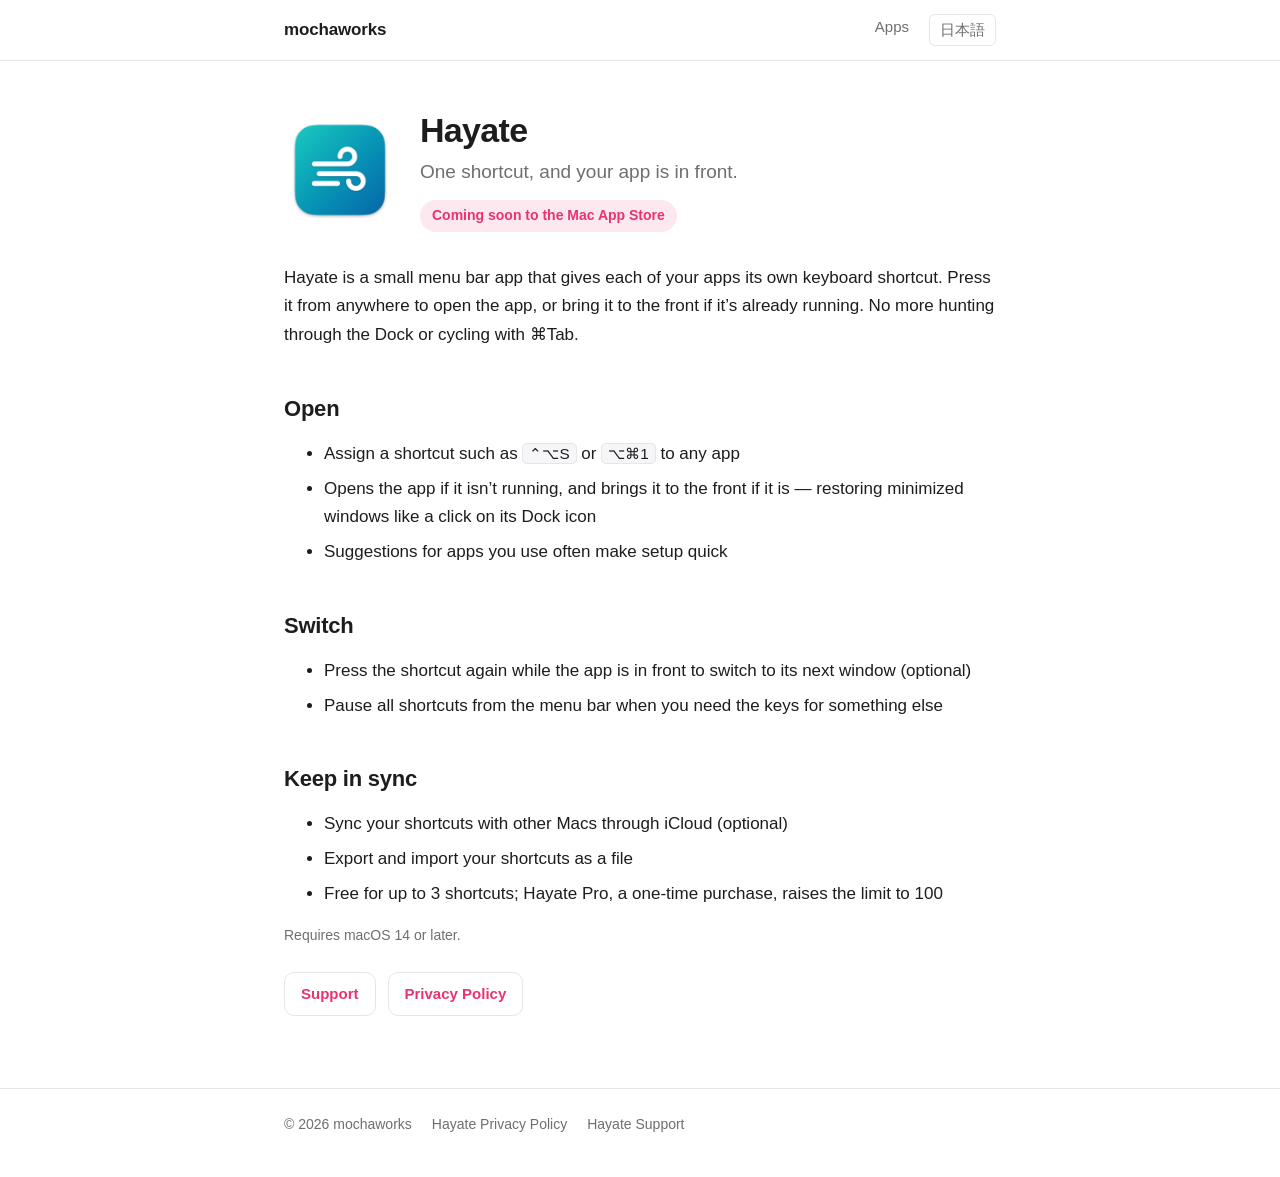
==== hayate/index.html @ 4e177097 "Hayate の紹介・サポート・プライバシーポリシーのページを追加 Co-Authored-By: Claude Opus 5.5 <noreply@anthropic.com> Claude-Ses" ====
<!doctype html>
<html lang="en">
<head>
<meta charset="utf-8">
<meta name="viewport" content="width=device-width, initial-scale=1">
<title>Hayate</title>
<meta name="description" content="A Mac menu bar app that opens your apps with a keyboard shortcut.">
<link rel="stylesheet" href="/assets/style.css">
<link rel="alternate" hreflang="en" href="https://mochaworks.github.io/hayate/">
<link rel="alternate" hreflang="ja" href="https://mochaworks.github.io/ja/hayate/">
</head>
<body>
<header class="site-header"><div class="wrap">
<a class="brand" href="/">mochaworks</a>
<nav><a href="/">Apps</a><a class="lang" href="/ja/hayate/" hreflang="ja">日本語</a></nav>
</div></header>
<main><div class="wrap">
<div class="app-hero"><img src="/hayate/icon.png" alt="Hayate icon"><div><h1>Hayate</h1><p>One shortcut, and your app is in front.</p><span class="badge">Coming soon to the Mac App Store</span></div></div>
<p>Hayate is a small menu bar app that gives each of your apps its own keyboard shortcut. Press it from anywhere to open the app, or bring it to the front if it’s already running. No more hunting through the Dock or cycling with ⌘Tab.</p>
<h2>Open</h2>
<ul>
<li>Assign a shortcut such as <kbd>⌃⌥S</kbd> or <kbd>⌥⌘1</kbd> to any app</li>
<li>Opens the app if it isn’t running, and brings it to the front if it is — restoring minimized windows like a click on its Dock icon</li>
<li>Suggestions for apps you use often make setup quick</li>
</ul>
<h2>Switch</h2>
<ul>
<li>Press the shortcut again while the app is in front to switch to its next window (optional)</li>
<li>Pause all shortcuts from the menu bar when you need the keys for something else</li>
</ul>
<h2>Keep in sync</h2>
<ul>
<li>Sync your shortcuts with other Macs through iCloud (optional)</li>
<li>Export and import your shortcuts as a file</li>
<li>Free for up to 3 shortcuts; Hayate Pro, a one-time purchase, raises the limit to 100</li>
</ul>
<p class="meta">Requires macOS 14 or later.</p>
<div class="links"><a href="/hayate/support/">Support</a><a href="/hayate/privacy/">Privacy Policy</a></div>
</div></main>
<footer class="site-footer"><div class="wrap">
<span>© 2026 mochaworks</span>
<a href="/hayate/privacy/">Hayate Privacy Policy</a>
<a href="/hayate/support/">Hayate Support</a>
</div></footer>
</body>
</html>
---- assets/style.css ----
/* mochaworks — 全ページ共通のスタイル */

:root {
  --bg: #ffffff;
  --bg-soft: #f6f6f8;
  --text: #1d1d1f;
  --text-soft: #6e6e73;
  --line: #e5e5ea;
  --accent: #e8336f;
  --accent-soft: #fde8ef;
  color-scheme: light dark;
}

@media (prefers-color-scheme: dark) {
  :root {
    --bg: #1c1c1e;
    --bg-soft: #2c2c2e;
    --text: #f5f5f7;
    --text-soft: #a1a1a6;
    --line: #3a3a3c;
    --accent: #ff5c8d;
    --accent-soft: #3d1f2a;
  }
}

* { box-sizing: border-box; }

body {
  margin: 0;
  background: var(--bg);
  color: var(--text);
  font-family: -apple-system, BlinkMacSystemFont, "Hiragino Sans", "Hiragino Kaku Gothic ProN", "Helvetica Neue", sans-serif;
  font-size: 17px;
  line-height: 1.7;
  -webkit-font-smoothing: antialiased;
}

a { color: var(--accent); text-decoration: none; }
a:hover { text-decoration: underline; }

.wrap { max-width: 760px; margin: 0 auto; padding: 0 24px; }

/* ヘッダー */
.site-header { border-bottom: 1px solid var(--line); }
.site-header .wrap { display: flex; align-items: center; gap: 16px; height: 60px; }
.brand { font-weight: 700; color: var(--text); letter-spacing: -0.01em; }
.site-header nav { margin-left: auto; display: flex; gap: 20px; font-size: 15px; }
.site-header nav a { color: var(--text-soft); }
.site-header nav a.lang { border: 1px solid var(--line); border-radius: 6px; padding: 2px 10px; }

main { padding: 48px 0 64px; }

h1 { font-size: 34px; line-height: 1.25; margin: 0 0 8px; letter-spacing: -0.02em; }
h2 { font-size: 22px; margin: 40px 0 12px; letter-spacing: -0.01em; }
h3 { font-size: 18px; margin: 28px 0 8px; }
p, ul, ol { margin: 0 0 16px; }
li { margin-bottom: 6px; }
.lead { color: var(--text-soft); font-size: 19px; margin-bottom: 32px; }
.meta { color: var(--text-soft); font-size: 14px; }

kbd {
  font-family: inherit;
  font-size: 0.9em;
  background: var(--bg-soft);
  border: 1px solid var(--line);
  border-radius: 5px;
  padding: 1px 6px;
}

/* アプリの見出し（アイコン＋名前） */
.app-hero { display: flex; align-items: center; gap: 24px; margin-bottom: 32px; }
.app-hero img { width: 112px; height: 112px; }
.app-hero h1 { margin-bottom: 4px; }
.app-hero p { margin: 0; color: var(--text-soft); font-size: 19px; }

.badge {
  display: inline-block;
  background: var(--accent-soft);
  color: var(--accent);
  font-size: 14px;
  font-weight: 600;
  border-radius: 999px;
  padding: 4px 12px;
  margin-top: 12px;
}

/* アプリ一覧・リンクのカード */
.cards { display: grid; gap: 16px; margin: 24px 0; }
.card {
  display: flex;
  align-items: center;
  gap: 20px;
  border: 1px solid var(--line);
  border-radius: 16px;
  padding: 20px;
  color: var(--text);
}
.card:hover { text-decoration: none; background: var(--bg-soft); }
.card img { width: 64px; height: 64px; flex: none; }
.card strong { display: block; font-size: 19px; }
.card span { color: var(--text-soft); font-size: 15px; }

.links { display: flex; flex-wrap: wrap; gap: 12px; margin: 24px 0 8px; }
.links a {
  border: 1px solid var(--line);
  border-radius: 10px;
  padding: 8px 16px;
  font-size: 15px;
  font-weight: 600;
}

.contact {
  background: var(--bg-soft);
  border-radius: 14px;
  padding: 20px 24px;
  margin: 24px 0;
}
.contact p:last-child { margin-bottom: 0; }

/* フッター */
.site-footer { border-top: 1px solid var(--line); padding: 24px 0 40px; color: var(--text-soft); font-size: 14px; }
.site-footer .wrap { display: flex; flex-wrap: wrap; gap: 8px 20px; }
.site-footer a { color: var(--text-soft); }
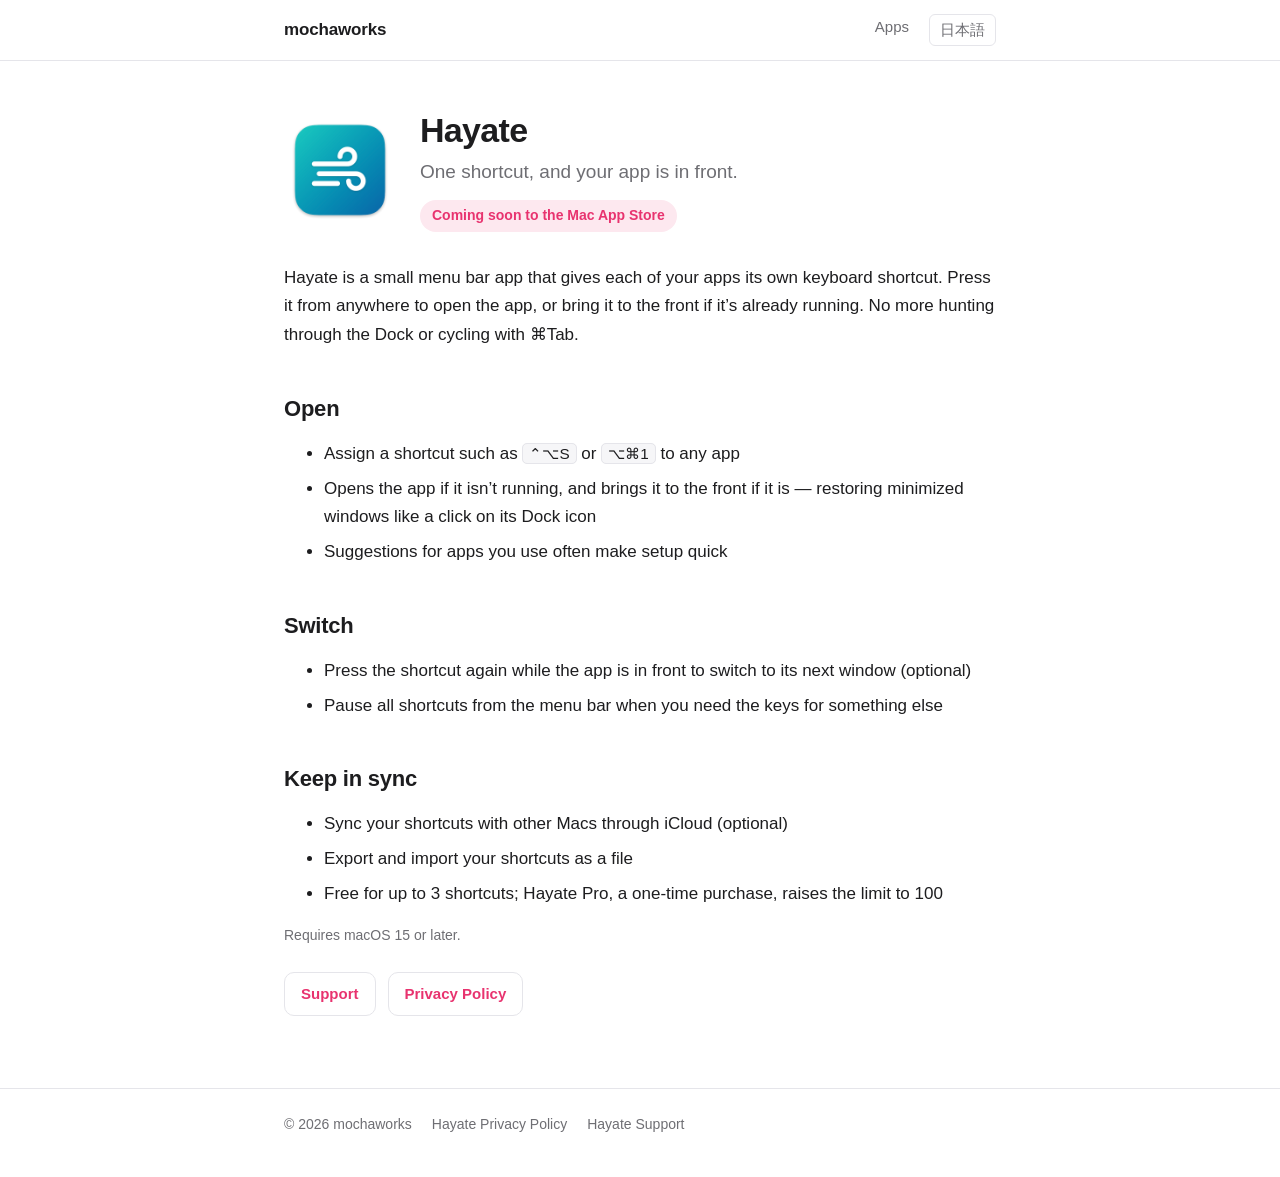
==== commit a0b5a69a: "Hayate の対応 OS を macOS 15 以降に修正 Co-Authored-By: Claude Opus 5.5 <noreply@anthropic.com> Claude-Sessio" ====
--- a/hayate/index.html
+++ b/hayate/index.html
@@ -34,7 +34,7 @@
 <li>Export and import your shortcuts as a file</li>
 <li>Free for up to 3 shortcuts; Hayate Pro, a one-time purchase, raises the limit to 100</li>
 </ul>
-<p class="meta">Requires macOS 14 or later.</p>
+<p class="meta">Requires macOS 15 or later.</p>
 <div class="links"><a href="/hayate/support/">Support</a><a href="/hayate/privacy/">Privacy Policy</a></div>
 </div></main>
 <footer class="site-footer"><div class="wrap">
